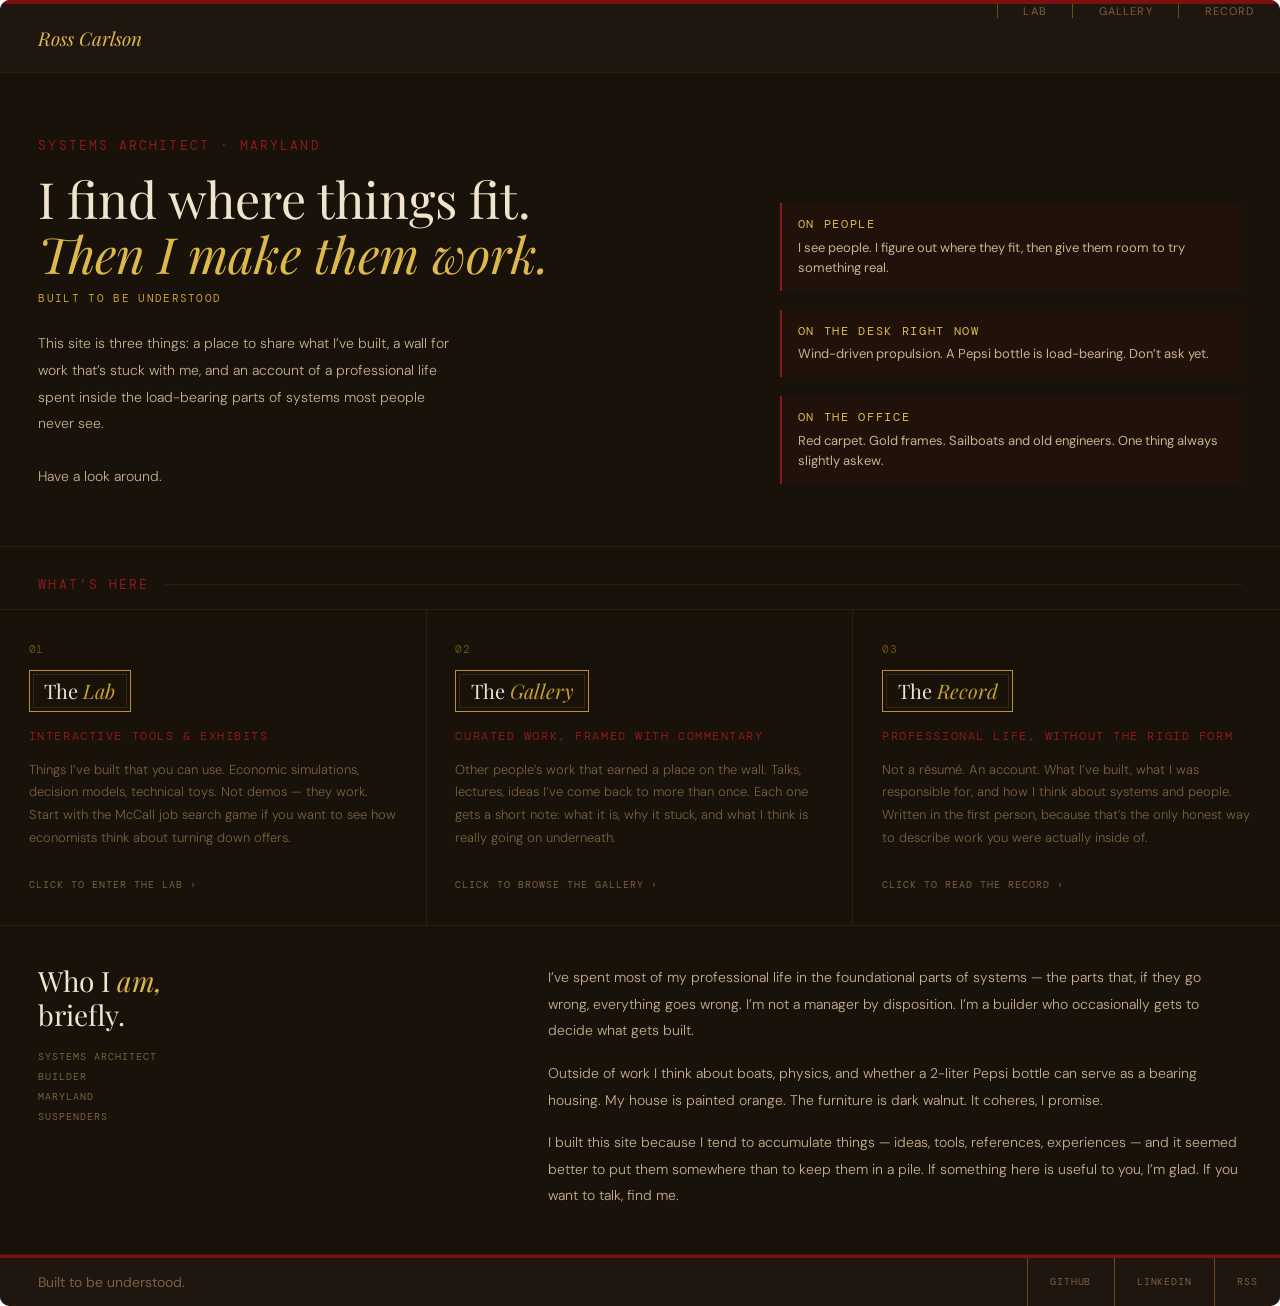
==== index.html @ 4ef13811 "worked on accessibility for poorly sighted and fat fingered (me)" ====
<!DOCTYPE html>
<html lang="en">
<head>
<meta charset="UTF-8">
<meta name="viewport" content="width=device-width, initial-scale=1.0">
<title>Ross Carlson</title>
<style>
  @import url('https://fonts.googleapis.com/css2?family=Playfair+Display:ital,wght@0,400;0,500;1,400&family=DM+Mono:ital,wght@0,400;0,500&family=DM+Sans:wght@300;400;500&display=swap');

  * { box-sizing: border-box; margin: 0; padding: 0; }

  :root {
    --bg:      #18120a;
    --bg2:     #201610;
    --bg3:     #271c10;
    --grain:   #2e2010;
    --carpet:  #7a1010;
    --carpet2: #8b1a1a;
    --gold:    #c8a030;
    --gold-d:  #6a5010;
    --gold-lt: #ddb84a;
    --cream:   #f0e4cc;
    --cream2:  #c8b090;
    --cream3:  #7a6040;
    --frame:   #b89040;
  }

  .site { background: var(--bg); font-family: 'DM Sans', sans-serif; color: var(--cream); border-radius: 10px; overflow: hidden; }

  .carpet-stripe { height: 4px; background: var(--carpet); }

  nav {
    display: flex; align-items: stretch; justify-content: space-between;
    padding-left: 2.4rem; border-bottom: 1px solid var(--grain); background: var(--bg2);
  }
  .nav-logo { font-family: 'Playfair Display', serif; font-style: italic; font-size: 19px; color: var(--gold-lt); display: flex; align-items: center; padding: 1.3rem 0; }
  .nav-links { display: flex; gap: 0; list-style: none; }
  .nav-links a { font-size: 11px; color: var(--cream3); text-decoration: none; letter-spacing: 0.1em; text-transform: uppercase; transition: color 0.15s, background 0.15s; display: flex; align-items: center; padding: 0 1.6rem; border-left: 1px solid var(--gold-d); }
  .nav-links a:hover { color: var(--gold-lt); background: rgba(184,144,64,0.07); }

  .hero {
    padding: 4rem 2.4rem 3.5rem;
    border-bottom: 1px solid var(--grain);
    display: grid;
    grid-template-columns: 3fr 2fr;
    gap: 3rem;
    align-items: end;
  }

  .hero-eyebrow {
    font-family: 'DM Mono', monospace;
    font-size: 13px; letter-spacing: 0.16em; text-transform: uppercase;
    color: var(--carpet2); margin-bottom: 1.1rem;
  }

  .hero-name {
    font-family: 'Playfair Display', serif;
    font-size: 50px; font-weight: 400; line-height: 1.1;
    color: var(--cream); margin-bottom: 0.6rem;
  }
  .hero-tagline {
    font-family: 'DM Mono', monospace;
    font-size: 11px;
    letter-spacing: 0.12em;
    text-transform: uppercase;
    color: var(--gold);
    margin-bottom: 1.6rem;
  }
  .hero-name em { font-style: italic; color: var(--gold-lt); }

  .hero-bio {
    font-size: 14px; color: var(--cream2); line-height: 1.9;
    font-weight: 300; max-width: 420px;
  }

  .hero-aside { padding-bottom: 6px; }

  .aside-note {
    border-left: 2px solid var(--carpet2);
    padding: 0.8rem 1rem;
    margin-bottom: 1.2rem;
    background: rgba(139,26,26,0.07);
  }
  .aside-note:last-child { margin-bottom: 0; }

  .aside-label {
    font-family: 'DM Mono', monospace;
    font-size: 12px; letter-spacing: 0.14em; text-transform: uppercase;
    color: var(--gold-lt); margin-bottom: 0.35rem;
  }

  .aside-val {
    font-family: 'DM Sans', sans-serif;
    font-size: 13px; color: var(--cream2); line-height: 1.55;
  }

  .divider {
    display: flex; align-items: center; gap: 1rem;
    padding: 1.8rem 2.4rem 1rem;
  }
  .divider-label {
    font-family: 'DM Mono', monospace; font-size: 13px;
    letter-spacing: 0.16em; text-transform: uppercase;
    color: var(--carpet2); white-space: nowrap;
  }
  .divider-rule { flex: 1; height: 1px; background: var(--grain); }

  .sections-grid {
    display: grid;
    grid-template-columns: repeat(3, 1fr);
    border-top: 1px solid var(--grain);
    border-bottom: 1px solid var(--grain);
  }

  .section-card-link { display: block; text-decoration: none; color: inherit; border-right: 1px solid var(--grain); transition: background 0.18s, border-color 0.18s; }
  .section-card-link:last-child { border-right: none; }
  .section-card-link:hover { background: rgba(255,255,255,0.04); }
  .section-card-link:hover .sc-frame { border-color: var(--gold-lt); }
  .section-card-link:hover .sc-title { color: var(--gold-lt); }

  .section-card {
    padding: 2rem 1.8rem 2rem;
  }

  .sc-number {
    font-family: 'DM Mono', monospace;
    font-size: 11px; color: var(--gold-d);
    margin-bottom: 0.9rem; letter-spacing: 0.06em;
  }

  .sc-frame {
    display: inline-block;
    border: 1px solid var(--frame);
    padding: 0.5rem 0.9rem;
    margin-bottom: 1rem;
    position: relative;
  }
  .sc-frame::before {
    content: ''; position: absolute; inset: 3px;
    border: 1px solid rgba(184,144,64,0.18); pointer-events: none;
  }

  .sc-title {
    font-family: 'Playfair Display', serif;
    font-size: 20px; font-weight: 400;
    color: var(--cream); line-height: 1.2;
  }
  .sc-title em { font-style: italic; color: var(--gold); }

  .sc-subtitle {
    font-family: 'DM Mono', monospace;
    font-size: 12px; letter-spacing: 0.13em; text-transform: uppercase;
    color: var(--carpet2); margin-bottom: 0.9rem;
  }

  .sc-desc {
    font-size: 13px; color: var(--cream3); line-height: 1.75;
    font-weight: 300; margin-bottom: 1.4rem;
  }

  .sc-link {
    font-family: 'DM Mono', monospace;
    font-size: 10px; letter-spacing: 0.1em; text-transform: uppercase;
    color: var(--cream3);
  }

  .who-strip {
    padding: 2.4rem 2.4rem 2.8rem;
    display: grid;
    grid-template-columns: 2fr 3fr;
    gap: 3rem;
    border-bottom: 1px solid var(--grain);
    align-items: start;
  }

  .who-heading {
    font-family: 'Playfair Display', serif;
    font-size: 28px; font-weight: 400;
    color: var(--cream); line-height: 1.2;
    margin-bottom: 1rem;
  }
  .who-heading em { font-style: italic; color: var(--gold-lt); }

  .who-meta {
    font-family: 'DM Mono', monospace;
    font-size: 10px; letter-spacing: 0.1em; text-transform: uppercase;
    color: var(--cream3); line-height: 2;
  }

  .who-right {
    font-size: 14px; color: var(--cream2); line-height: 1.9; font-weight: 300;
  }

  .who-right p + p { margin-top: 1rem; }

  footer {
    background: var(--bg2);
    border-top: 3px solid var(--carpet);
    padding-left: 2.4rem;
    display: flex; align-items: stretch; justify-content: space-between;
  }
  .footer-sig { font-family: 'DM Sans', sans-serif; font-size: 14px; color: var(--cream3); display: flex; align-items: center; }
  .footer-links { display: flex; gap: 0; list-style: none; }
  .footer-links a { font-family: 'DM Mono', monospace; font-size: 10px; letter-spacing: 0.08em; text-transform: uppercase; color: var(--cream3); text-decoration: none; display: flex; align-items: center; padding: 1.1rem 1.4rem; border-left: 1px solid var(--gold-d); transition: color 0.15s, background 0.15s; }
  .footer-links a:hover { color: var(--gold-lt); background: rgba(184,144,64,0.07); }
</style>
</head>
<body>

<div class="site">
  <div class="carpet-stripe"></div>

  <nav>
    <span class="nav-logo">Ross Carlson</span>
    <ul class="nav-links">
      <li><a href="lab.html">Lab</a></li>
      <li><a href="gallery.html">Gallery</a></li>
      <li><a href="record.html">Record</a></li>
    </ul>
  </nav>

  <div class="hero">
    <div class="hero-left">
      <div class="hero-eyebrow">Systems architect · Maryland</div>
      <div class="hero-name">
        I find where things fit.<br><em>Then I make them work.</em>
      </div>
      <div class="hero-tagline">Built to be understood</div>
      <div class="hero-bio">
        This site is three things: a place to share what I’ve built, a wall for work that’s stuck with me, and an account of a professional life spent inside the load-bearing parts of systems most people never see.
        <br><br>
        Have a look around.
      </div>
    </div>
    <div class="hero-aside">
      <div class="aside-note">
        <div class="aside-label">On people</div>
        <div class="aside-val">I see people. I figure out where they fit, then give them room to try something real.</div>
      </div>
      <div class="aside-note">
        <div class="aside-label">On the desk right now</div>
        <div class="aside-val">Wind-driven propulsion. A Pepsi bottle is load-bearing. Don’t ask yet.</div>
      </div>
      <div class="aside-note">
        <div class="aside-label">On the office</div>
        <div class="aside-val">Red carpet. Gold frames. Sailboats and old engineers. One thing always slightly askew.</div>
      </div>
    </div>
  </div>

  <div class="divider">
    <span class="divider-label">What’s here</span>
    <div class="divider-rule"></div>
  </div>

  <div class="sections-grid">

    <a class="section-card-link" href="lab.html">
      <div class="section-card">
        <div class="sc-number">01</div>
        <div class="sc-frame">
          <div class="sc-title">The <em>Lab</em></div>
        </div>
        <div class="sc-subtitle">Interactive tools & exhibits</div>
        <div class="sc-desc">
          Things I’ve built that you can use. Economic simulations, decision models, technical toys. Not demos — they work. Start with the McCall job search game if you want to see how economists think about turning down offers.
        </div>
        <span class="sc-link">Click to enter the lab ›</span>
      </div>
    </a>

    <a class="section-card-link" href="gallery.html">
      <div class="section-card">
        <div class="sc-number">02</div>
        <div class="sc-frame">
          <div class="sc-title">The <em>Gallery</em></div>
        </div>
        <div class="sc-subtitle">Curated work, framed with commentary</div>
        <div class="sc-desc">
          Other people’s work that earned a place on the wall. Talks, lectures, ideas I’ve come back to more than once. Each one gets a short note: what it is, why it stuck, and what I think is really going on underneath.
        </div>
        <span class="sc-link">Click to browse the gallery ›</span>
      </div>
    </a>

    <a class="section-card-link" href="record.html">
      <div class="section-card">
        <div class="sc-number">03</div>
        <div class="sc-frame">
          <div class="sc-title">The <em>Record</em></div>
        </div>
        <div class="sc-subtitle">Professional life, without the rigid form</div>
        <div class="sc-desc">
          Not a résumé. An account. What I’ve built, what I was responsible for, and how I think about systems and people. Written in the first person, because that’s the only honest way to describe work you were actually inside of.
        </div>
        <span class="sc-link">Click to read the record ›</span>
      </div>
    </a>

  </div>

  <div class="who-strip">
    <div class="who-left">
      <div class="who-heading">Who I <em>am,</em><br>briefly.</div>
      <div class="who-meta">
        Systems architect<br>
        Builder<br>
        Maryland<br>
        Suspenders<br>
      </div>
    </div>
    <div class="who-right">
      <p>I’ve spent most of my professional life in the foundational parts of systems — the parts that, if they go wrong, everything goes wrong. I’m not a manager by disposition. I’m a builder who occasionally gets to decide what gets built.</p>
      <p>Outside of work I think about boats, physics, and whether a 2-liter Pepsi bottle can serve as a bearing housing. My house is painted orange. The furniture is dark walnut. It coheres, I promise.</p>
      <p>I built this site because I tend to accumulate things — ideas, tools, references, experiences — and it seemed better to put them somewhere than to keep them in a pile. If something here is useful to you, I’m glad. If you want to talk, find me.</p>
    </div>
  </div>

  <footer>
    <span class="footer-sig">Built to be understood.</span>
    <ul class="footer-links">
      <li><a href="https://github.com/FunRoss7/">GitHub</a></li>
      <li><a href="https://www.linkedin.com/in/ross-carlson-bsaae/">LinkedIn</a></li>
      <li><a href="#">RSS</a></li>
    </ul>
  </footer>
</div>

</body>
</html>
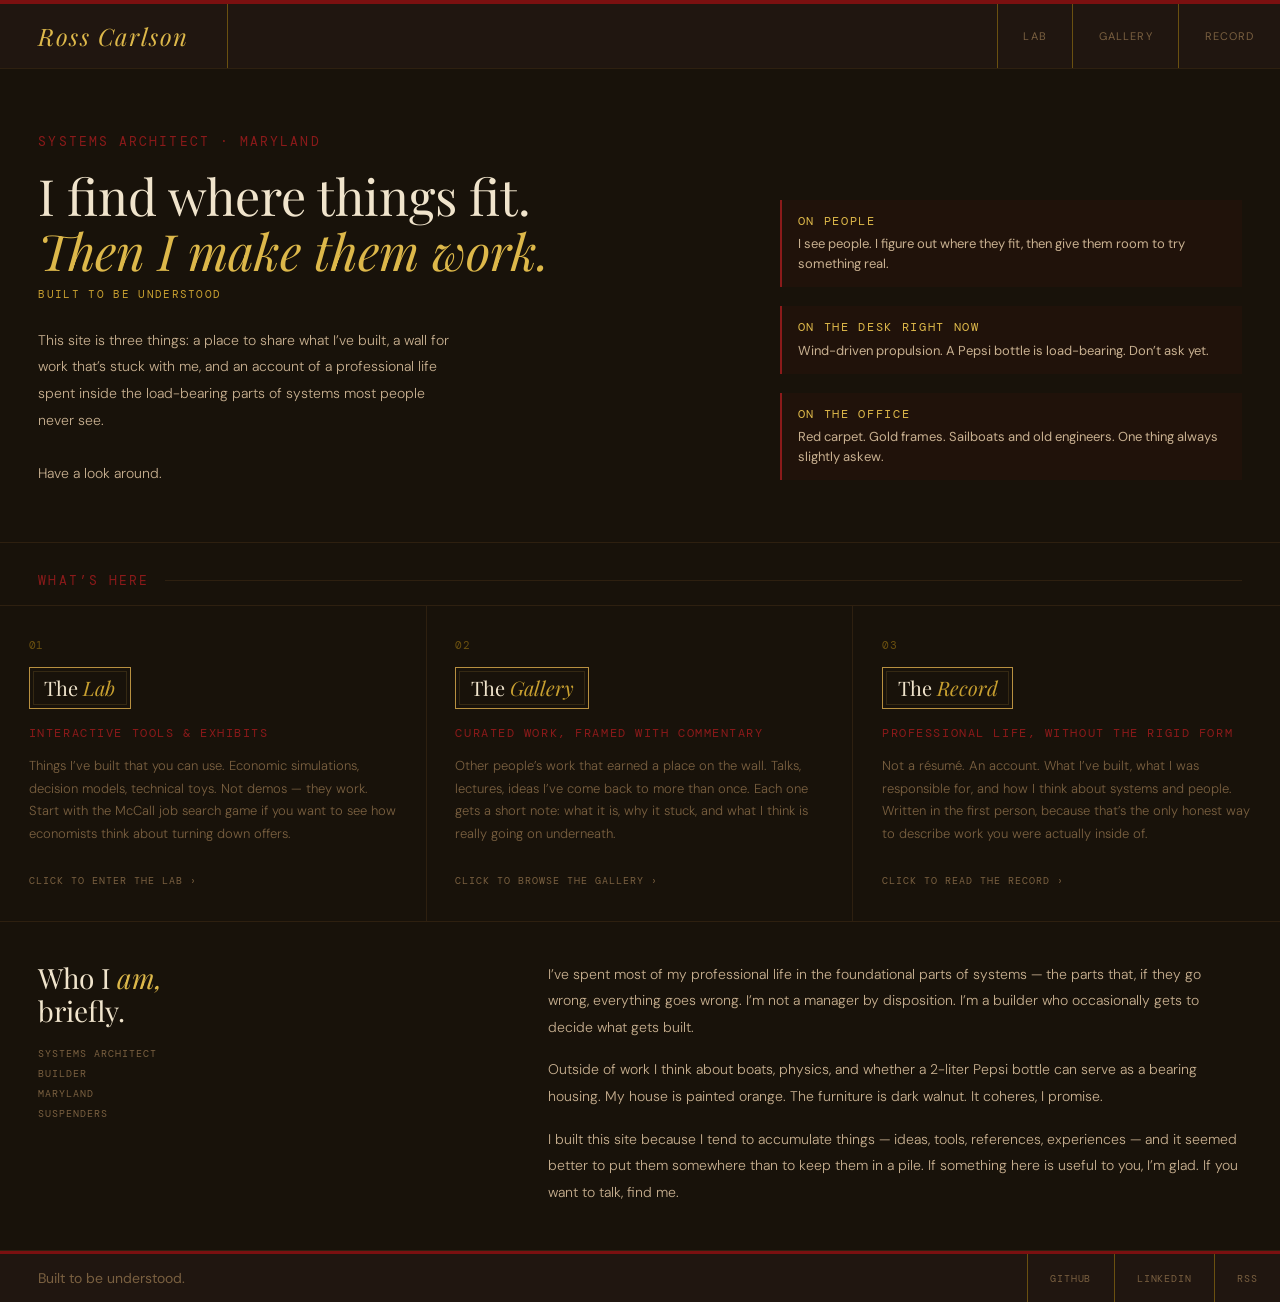
==== commit 0aaea762: "finialized banner links" ====
--- a/index.html
+++ b/index.html
@@ -25,16 +25,18 @@
     --frame:   #b89040;
   }
 
-  .site { background: var(--bg); font-family: 'DM Sans', sans-serif; color: var(--cream); border-radius: 10px; overflow: hidden; }
+  .site { background: var(--bg); font-family: 'DM Sans', sans-serif; color: var(--cream); }
 
   .carpet-stripe { height: 4px; background: var(--carpet); }
 
   nav {
     display: flex; align-items: stretch; justify-content: space-between;
-    padding-left: 2.4rem; border-bottom: 1px solid var(--grain); background: var(--bg2);
-  }
-  .nav-logo { font-family: 'Playfair Display', serif; font-style: italic; font-size: 19px; color: var(--gold-lt); display: flex; align-items: center; padding: 1.3rem 0; }
-  .nav-links { display: flex; gap: 0; list-style: none; }
+    padding-left: 0; border-bottom: 1px solid var(--grain); background: var(--bg2);
+  }
+  .nav-logo { font-family: 'Playfair Display', serif; font-style: italic; font-size: 24px; letter-spacing: 0.06em; color: var(--gold-lt); display: flex; align-items: center; padding: 0 2.4rem; text-decoration: none; border-right: 1px solid var(--gold-d); transition: color 0.15s, background 0.15s; min-height: 4rem; }
+  .nav-logo:hover { color: var(--cream); background: rgba(184,144,64,0.07); }
+  .nav-links { display: flex; gap: 0; list-style: none; align-self: stretch; align-items: stretch; }
+  .nav-links li { display: flex; }
   .nav-links a { font-size: 11px; color: var(--cream3); text-decoration: none; letter-spacing: 0.1em; text-transform: uppercase; transition: color 0.15s, background 0.15s; display: flex; align-items: center; padding: 0 1.6rem; border-left: 1px solid var(--gold-d); }
   .nav-links a:hover { color: var(--gold-lt); background: rgba(184,144,64,0.07); }
 
@@ -200,7 +202,8 @@
     display: flex; align-items: stretch; justify-content: space-between;
   }
   .footer-sig { font-family: 'DM Sans', sans-serif; font-size: 14px; color: var(--cream3); display: flex; align-items: center; }
-  .footer-links { display: flex; gap: 0; list-style: none; }
+  .footer-links { display: flex; gap: 0; list-style: none; align-self: stretch; align-items: stretch; }
+  .footer-links li { display: flex; }
   .footer-links a { font-family: 'DM Mono', monospace; font-size: 10px; letter-spacing: 0.08em; text-transform: uppercase; color: var(--cream3); text-decoration: none; display: flex; align-items: center; padding: 1.1rem 1.4rem; border-left: 1px solid var(--gold-d); transition: color 0.15s, background 0.15s; }
   .footer-links a:hover { color: var(--gold-lt); background: rgba(184,144,64,0.07); }
 </style>
@@ -211,7 +214,7 @@
   <div class="carpet-stripe"></div>
 
   <nav>
-    <span class="nav-logo">Ross Carlson</span>
+    <a class="nav-logo" href="index.html">Ross Carlson</a>
     <ul class="nav-links">
       <li><a href="lab.html">Lab</a></li>
       <li><a href="gallery.html">Gallery</a></li>
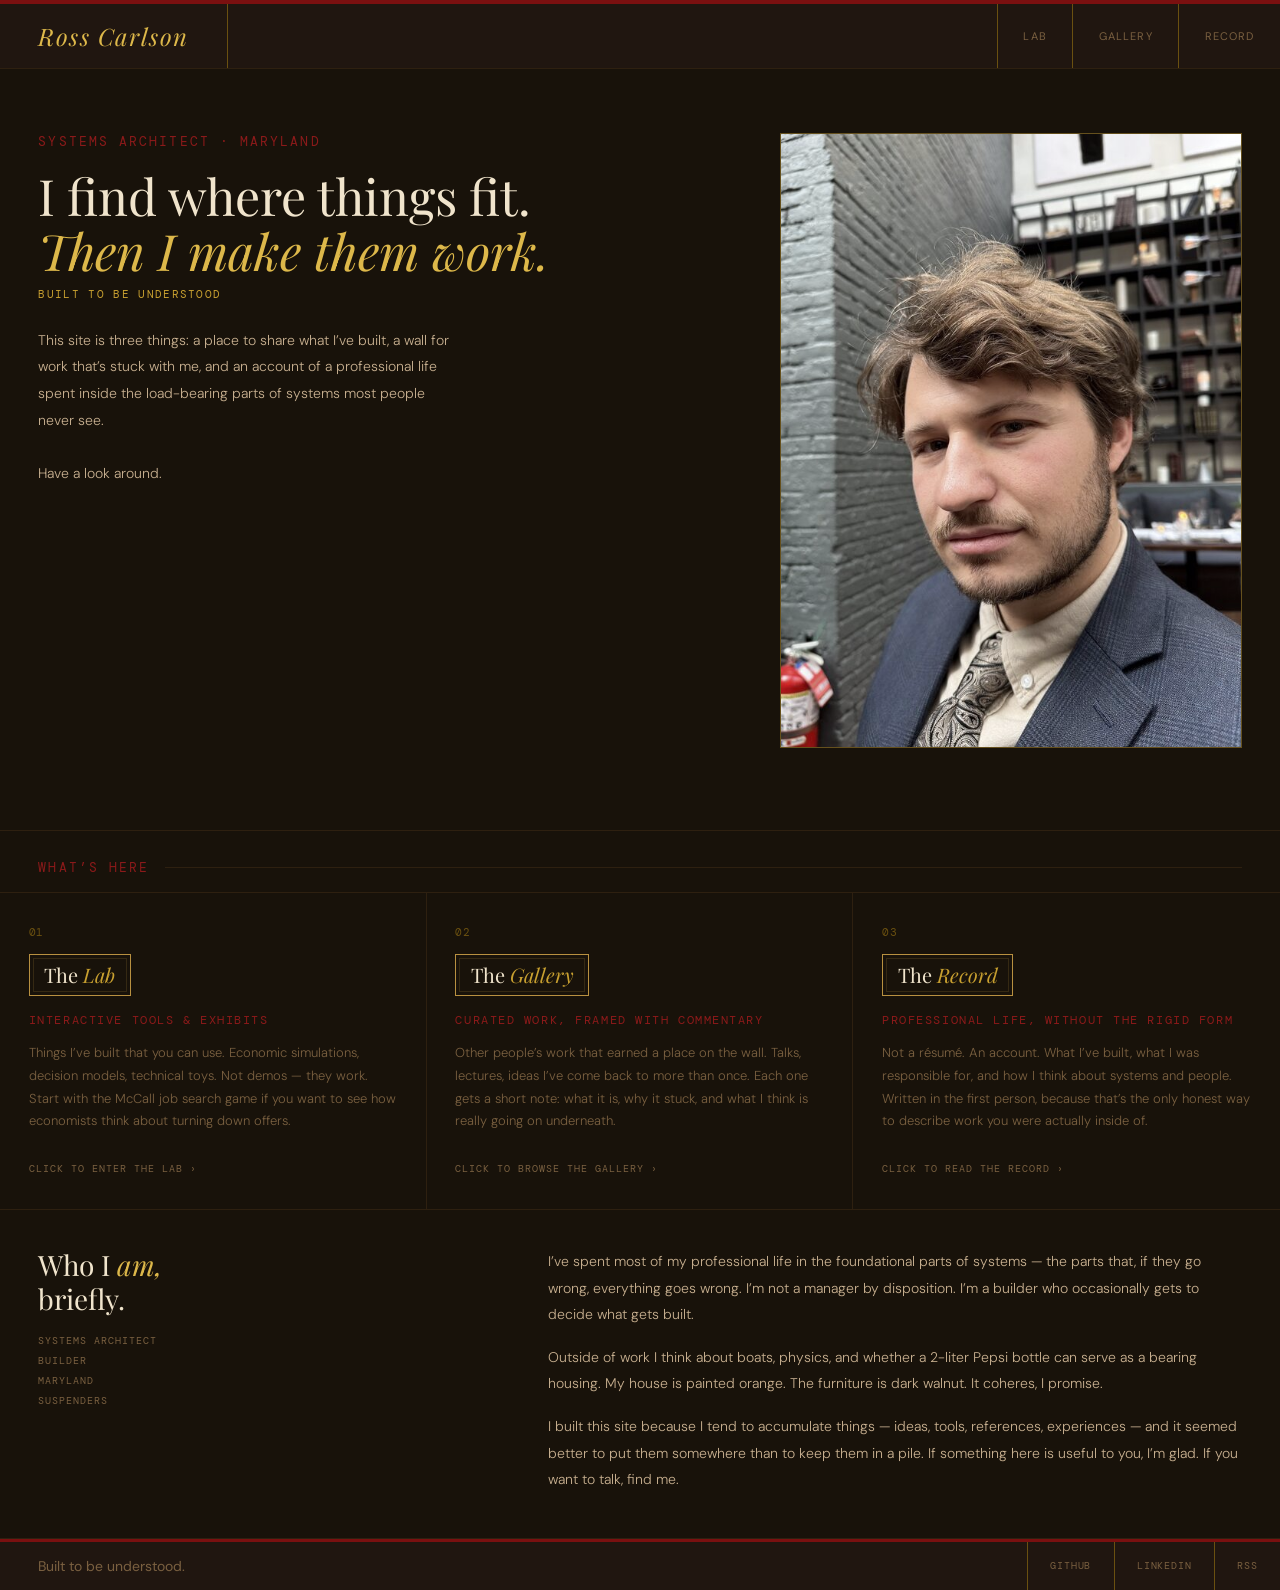
==== commit d88760d3: "better_mobile_screen_support" ====
--- a/index.html
+++ b/index.html
@@ -4,209 +4,8 @@
 <meta charset="UTF-8">
 <meta name="viewport" content="width=device-width, initial-scale=1.0">
 <title>Ross Carlson</title>
-<style>
-  @import url('https://fonts.googleapis.com/css2?family=Playfair+Display:ital,wght@0,400;0,500;1,400&family=DM+Mono:ital,wght@0,400;0,500&family=DM+Sans:wght@300;400;500&display=swap');
-
-  * { box-sizing: border-box; margin: 0; padding: 0; }
-
-  :root {
-    --bg:      #18120a;
-    --bg2:     #201610;
-    --bg3:     #271c10;
-    --grain:   #2e2010;
-    --carpet:  #7a1010;
-    --carpet2: #8b1a1a;
-    --gold:    #c8a030;
-    --gold-d:  #6a5010;
-    --gold-lt: #ddb84a;
-    --cream:   #f0e4cc;
-    --cream2:  #c8b090;
-    --cream3:  #7a6040;
-    --frame:   #b89040;
-  }
-
-  .site { background: var(--bg); font-family: 'DM Sans', sans-serif; color: var(--cream); }
-
-  .carpet-stripe { height: 4px; background: var(--carpet); }
-
-  nav {
-    display: flex; align-items: stretch; justify-content: space-between;
-    padding-left: 0; border-bottom: 1px solid var(--grain); background: var(--bg2);
-  }
-  .nav-logo { font-family: 'Playfair Display', serif; font-style: italic; font-size: 24px; letter-spacing: 0.06em; color: var(--gold-lt); display: flex; align-items: center; padding: 0 2.4rem; text-decoration: none; border-right: 1px solid var(--gold-d); transition: color 0.15s, background 0.15s; min-height: 4rem; }
-  .nav-logo:hover { color: var(--cream); background: rgba(184,144,64,0.07); }
-  .nav-links { display: flex; gap: 0; list-style: none; align-self: stretch; align-items: stretch; }
-  .nav-links li { display: flex; }
-  .nav-links a { font-size: 11px; color: var(--cream3); text-decoration: none; letter-spacing: 0.1em; text-transform: uppercase; transition: color 0.15s, background 0.15s; display: flex; align-items: center; padding: 0 1.6rem; border-left: 1px solid var(--gold-d); }
-  .nav-links a:hover { color: var(--gold-lt); background: rgba(184,144,64,0.07); }
-
-  .hero {
-    padding: 4rem 2.4rem 3.5rem;
-    border-bottom: 1px solid var(--grain);
-    display: grid;
-    grid-template-columns: 3fr 2fr;
-    gap: 3rem;
-    align-items: end;
-  }
-
-  .hero-eyebrow {
-    font-family: 'DM Mono', monospace;
-    font-size: 13px; letter-spacing: 0.16em; text-transform: uppercase;
-    color: var(--carpet2); margin-bottom: 1.1rem;
-  }
-
-  .hero-name {
-    font-family: 'Playfair Display', serif;
-    font-size: 50px; font-weight: 400; line-height: 1.1;
-    color: var(--cream); margin-bottom: 0.6rem;
-  }
-  .hero-tagline {
-    font-family: 'DM Mono', monospace;
-    font-size: 11px;
-    letter-spacing: 0.12em;
-    text-transform: uppercase;
-    color: var(--gold);
-    margin-bottom: 1.6rem;
-  }
-  .hero-name em { font-style: italic; color: var(--gold-lt); }
-
-  .hero-bio {
-    font-size: 14px; color: var(--cream2); line-height: 1.9;
-    font-weight: 300; max-width: 420px;
-  }
-
-  .hero-aside { padding-bottom: 6px; }
-
-  .aside-note {
-    border-left: 2px solid var(--carpet2);
-    padding: 0.8rem 1rem;
-    margin-bottom: 1.2rem;
-    background: rgba(139,26,26,0.07);
-  }
-  .aside-note:last-child { margin-bottom: 0; }
-
-  .aside-label {
-    font-family: 'DM Mono', monospace;
-    font-size: 12px; letter-spacing: 0.14em; text-transform: uppercase;
-    color: var(--gold-lt); margin-bottom: 0.35rem;
-  }
-
-  .aside-val {
-    font-family: 'DM Sans', sans-serif;
-    font-size: 13px; color: var(--cream2); line-height: 1.55;
-  }
-
-  .divider {
-    display: flex; align-items: center; gap: 1rem;
-    padding: 1.8rem 2.4rem 1rem;
-  }
-  .divider-label {
-    font-family: 'DM Mono', monospace; font-size: 13px;
-    letter-spacing: 0.16em; text-transform: uppercase;
-    color: var(--carpet2); white-space: nowrap;
-  }
-  .divider-rule { flex: 1; height: 1px; background: var(--grain); }
-
-  .sections-grid {
-    display: grid;
-    grid-template-columns: repeat(3, 1fr);
-    border-top: 1px solid var(--grain);
-    border-bottom: 1px solid var(--grain);
-  }
-
-  .section-card-link { display: block; text-decoration: none; color: inherit; border-right: 1px solid var(--grain); transition: background 0.18s, border-color 0.18s; }
-  .section-card-link:last-child { border-right: none; }
-  .section-card-link:hover { background: rgba(255,255,255,0.04); }
-  .section-card-link:hover .sc-frame { border-color: var(--gold-lt); }
-  .section-card-link:hover .sc-title { color: var(--gold-lt); }
-
-  .section-card {
-    padding: 2rem 1.8rem 2rem;
-  }
-
-  .sc-number {
-    font-family: 'DM Mono', monospace;
-    font-size: 11px; color: var(--gold-d);
-    margin-bottom: 0.9rem; letter-spacing: 0.06em;
-  }
-
-  .sc-frame {
-    display: inline-block;
-    border: 1px solid var(--frame);
-    padding: 0.5rem 0.9rem;
-    margin-bottom: 1rem;
-    position: relative;
-  }
-  .sc-frame::before {
-    content: ''; position: absolute; inset: 3px;
-    border: 1px solid rgba(184,144,64,0.18); pointer-events: none;
-  }
-
-  .sc-title {
-    font-family: 'Playfair Display', serif;
-    font-size: 20px; font-weight: 400;
-    color: var(--cream); line-height: 1.2;
-  }
-  .sc-title em { font-style: italic; color: var(--gold); }
-
-  .sc-subtitle {
-    font-family: 'DM Mono', monospace;
-    font-size: 12px; letter-spacing: 0.13em; text-transform: uppercase;
-    color: var(--carpet2); margin-bottom: 0.9rem;
-  }
-
-  .sc-desc {
-    font-size: 13px; color: var(--cream3); line-height: 1.75;
-    font-weight: 300; margin-bottom: 1.4rem;
-  }
-
-  .sc-link {
-    font-family: 'DM Mono', monospace;
-    font-size: 10px; letter-spacing: 0.1em; text-transform: uppercase;
-    color: var(--cream3);
-  }
-
-  .who-strip {
-    padding: 2.4rem 2.4rem 2.8rem;
-    display: grid;
-    grid-template-columns: 2fr 3fr;
-    gap: 3rem;
-    border-bottom: 1px solid var(--grain);
-    align-items: start;
-  }
-
-  .who-heading {
-    font-family: 'Playfair Display', serif;
-    font-size: 28px; font-weight: 400;
-    color: var(--cream); line-height: 1.2;
-    margin-bottom: 1rem;
-  }
-  .who-heading em { font-style: italic; color: var(--gold-lt); }
-
-  .who-meta {
-    font-family: 'DM Mono', monospace;
-    font-size: 10px; letter-spacing: 0.1em; text-transform: uppercase;
-    color: var(--cream3); line-height: 2;
-  }
-
-  .who-right {
-    font-size: 14px; color: var(--cream2); line-height: 1.9; font-weight: 300;
-  }
-
-  .who-right p + p { margin-top: 1rem; }
-
-  footer {
-    background: var(--bg2);
-    border-top: 3px solid var(--carpet);
-    padding-left: 2.4rem;
-    display: flex; align-items: stretch; justify-content: space-between;
-  }
-  .footer-sig { font-family: 'DM Sans', sans-serif; font-size: 14px; color: var(--cream3); display: flex; align-items: center; }
-  .footer-links { display: flex; gap: 0; list-style: none; align-self: stretch; align-items: stretch; }
-  .footer-links li { display: flex; }
-  .footer-links a { font-family: 'DM Mono', monospace; font-size: 10px; letter-spacing: 0.08em; text-transform: uppercase; color: var(--cream3); text-decoration: none; display: flex; align-items: center; padding: 1.1rem 1.4rem; border-left: 1px solid var(--gold-d); transition: color 0.15s, background 0.15s; }
-  .footer-links a:hover { color: var(--gold-lt); background: rgba(184,144,64,0.07); }
-</style>
+<link rel="icon" href="favicon.png">
+<link rel="stylesheet" href="assets/styles.css">
 </head>
 <body>
 
@@ -216,9 +15,9 @@
   <nav>
     <a class="nav-logo" href="index.html">Ross Carlson</a>
     <ul class="nav-links">
-      <li><a href="lab.html">Lab</a></li>
-      <li><a href="gallery.html">Gallery</a></li>
-      <li><a href="record.html">Record</a></li>
+      <li><a href="lab/index.html">Lab</a></li>
+      <li><a href="gallery/index.html">Gallery</a></li>
+      <li><a href="record/index.html">Record</a></li>
     </ul>
   </nav>
 
@@ -236,18 +35,7 @@
       </div>
     </div>
     <div class="hero-aside">
-      <div class="aside-note">
-        <div class="aside-label">On people</div>
-        <div class="aside-val">I see people. I figure out where they fit, then give them room to try something real.</div>
-      </div>
-      <div class="aside-note">
-        <div class="aside-label">On the desk right now</div>
-        <div class="aside-val">Wind-driven propulsion. A Pepsi bottle is load-bearing. Don’t ask yet.</div>
-      </div>
-      <div class="aside-note">
-        <div class="aside-label">On the office</div>
-        <div class="aside-val">Red carpet. Gold frames. Sailboats and old engineers. One thing always slightly askew.</div>
-      </div>
+      <img src="assets/ross.jpg" alt="Ross Carlson" class="hero-photo">
     </div>
   </div>
 
@@ -258,7 +46,7 @@
 
   <div class="sections-grid">
 
-    <a class="section-card-link" href="lab.html">
+    <a class="section-card-link" href="lab/index.html">
       <div class="section-card">
         <div class="sc-number">01</div>
         <div class="sc-frame">
@@ -272,7 +60,7 @@
       </div>
     </a>
 
-    <a class="section-card-link" href="gallery.html">
+    <a class="section-card-link" href="gallery/index.html">
       <div class="section-card">
         <div class="sc-number">02</div>
         <div class="sc-frame">
@@ -286,7 +74,7 @@
       </div>
     </a>
 
-    <a class="section-card-link" href="record.html">
+    <a class="section-card-link" href="record/index.html">
       <div class="section-card">
         <div class="sc-number">03</div>
         <div class="sc-frame">
--- a/assets/styles.css
+++ b/assets/styles.css
@@ -0,0 +1,239 @@
+@import url('https://fonts.googleapis.com/css2?family=Playfair+Display:ital,wght@0,400;0,500;1,400&family=DM+Mono:ital,wght@0,400;0,500&family=DM+Sans:wght@300;400;500&display=swap');
+
+* { box-sizing: border-box; margin: 0; padding: 0; min-width: 0; }
+
+html, body { overflow-x: hidden; }
+
+:root {
+  --bg:      #18120a;
+  --bg2:     #201610;
+  --bg3:     #271c10;
+  --grain:   #2e2010;
+  --carpet:  #7a1010;
+  --carpet2: #8b1a1a;
+  --gold:    #c8a030;
+  --gold-d:  #6a5010;
+  --gold-lt: #ddb84a;
+  --cream:   #f0e4cc;
+  --cream2:  #c8b090;
+  --cream3:  #7a6040;
+  --frame:   #b89040;
+}
+
+.site { background: var(--bg); font-family: 'DM Sans', sans-serif; color: var(--cream); }
+
+.carpet-stripe { height: 4px; background: var(--carpet); }
+
+nav {
+  display: flex; align-items: stretch; justify-content: space-between;
+  padding-left: 0; border-bottom: 1px solid var(--grain); background: var(--bg2);
+}
+.nav-logo { font-family: 'Playfair Display', serif; font-style: italic; font-size: 24px; letter-spacing: 0.06em; color: var(--gold-lt); display: flex; align-items: center; padding: 0 2.4rem; text-decoration: none; border-right: 1px solid var(--gold-d); transition: color 0.15s, background 0.15s; min-height: 4rem; }
+.nav-logo:hover { color: var(--cream); background: rgba(184,144,64,0.07); }
+.nav-links { display: flex; gap: 0; list-style: none; align-self: stretch; align-items: stretch; }
+.nav-links li { display: flex; }
+.nav-links a { font-size: 11px; color: var(--cream3); text-decoration: none; letter-spacing: 0.1em; text-transform: uppercase; transition: color 0.15s, background 0.15s; display: flex; align-items: center; padding: 0 1.6rem; border-left: 1px solid var(--gold-d); }
+.nav-links a:hover { color: var(--gold-lt); background: rgba(184,144,64,0.07); }
+
+.hero {
+  padding: 4rem 2.4rem 3.5rem;
+  border-bottom: 1px solid var(--grain);
+  display: grid;
+  grid-template-columns: 3fr 2fr;
+  gap: 3rem;
+  align-items: start;
+}
+
+.hero-eyebrow {
+  font-family: 'DM Mono', monospace;
+  font-size: 13px; letter-spacing: 0.16em; text-transform: uppercase;
+  color: var(--carpet2); margin-bottom: 1.1rem;
+}
+
+.hero-name {
+  font-family: 'Playfair Display', serif;
+  font-size: 50px; font-weight: 400; line-height: 1.1;
+  color: var(--cream); margin-bottom: 0.6rem;
+}
+.hero-tagline {
+  font-family: 'DM Mono', monospace;
+  font-size: 11px;
+  letter-spacing: 0.12em;
+  text-transform: uppercase;
+  color: var(--gold);
+  margin-bottom: 1.6rem;
+}
+.hero-name em { font-style: italic; color: var(--gold-lt); }
+
+.hero-bio {
+  font-size: 14px; color: var(--cream2); line-height: 1.9;
+  font-weight: 300; max-width: 420px;
+}
+
+.hero-aside { padding-bottom: 6px; }
+
+.hero-photo {
+  width: 100%;
+  display: block;
+  margin-bottom: 1.2rem;
+  border: 1px solid var(--gold-d);
+  filter: grayscale(20%);
+}
+
+.aside-note {
+  border-left: 2px solid var(--carpet2);
+  padding: 0.8rem 1rem;
+  margin-bottom: 1.2rem;
+  background: rgba(139,26,26,0.07);
+}
+.aside-note:last-child { margin-bottom: 0; }
+
+.aside-label {
+  font-family: 'DM Mono', monospace;
+  font-size: 12px; letter-spacing: 0.14em; text-transform: uppercase;
+  color: var(--gold-lt); margin-bottom: 0.35rem;
+}
+
+.aside-val {
+  font-family: 'DM Sans', sans-serif;
+  font-size: 13px; color: var(--cream2); line-height: 1.55;
+}
+
+.divider {
+  display: flex; align-items: center; gap: 1rem;
+  padding: 1.8rem 2.4rem 1rem;
+}
+.divider-label {
+  font-family: 'DM Mono', monospace; font-size: 13px;
+  letter-spacing: 0.16em; text-transform: uppercase;
+  color: var(--carpet2); white-space: nowrap;
+}
+.divider-rule { flex: 1; height: 1px; background: var(--grain); }
+
+.sections-grid {
+  display: grid;
+  grid-template-columns: repeat(3, 1fr);
+  border-top: 1px solid var(--grain);
+}
+
+.sections-grid > * { border-right: 1px solid var(--grain); border-bottom: 1px solid var(--grain); }
+.sections-grid > *:last-child { border-right: none; }
+.section-card--blank { min-height: 160px; }
+
+.section-card-link { display: block; text-decoration: none; color: inherit; transition: background 0.18s, border-color 0.18s; }
+.section-card-link:hover { background: rgba(255,255,255,0.04); }
+.section-card-link:hover .sc-frame { border-color: var(--gold-lt); }
+.section-card-link:hover .sc-title { color: var(--gold-lt); }
+
+.section-card {
+  padding: 2rem 1.8rem 2rem;
+}
+
+.sc-number {
+  font-family: 'DM Mono', monospace;
+  font-size: 11px; color: var(--gold-d);
+  margin-bottom: 0.9rem; letter-spacing: 0.06em;
+}
+
+.sc-frame {
+  display: inline-block;
+  border: 1px solid var(--frame);
+  padding: 0.5rem 0.9rem;
+  margin-bottom: 1rem;
+  position: relative;
+}
+.sc-frame::before {
+  content: ''; position: absolute; inset: 3px;
+  border: 1px solid rgba(184,144,64,0.18); pointer-events: none;
+}
+
+.sc-title {
+  font-family: 'Playfair Display', serif;
+  font-size: 20px; font-weight: 400;
+  color: var(--cream); line-height: 1.2;
+}
+.sc-title em { font-style: italic; color: var(--gold); }
+
+.sc-subtitle {
+  font-family: 'DM Mono', monospace;
+  font-size: 12px; letter-spacing: 0.13em; text-transform: uppercase;
+  color: var(--carpet2); margin-bottom: 0.9rem;
+}
+
+.sc-desc {
+  font-size: 13px; color: var(--cream3); line-height: 1.75;
+  font-weight: 300; margin-bottom: 1.4rem;
+}
+
+.sc-link {
+  font-family: 'DM Mono', monospace;
+  font-size: 10px; letter-spacing: 0.1em; text-transform: uppercase;
+  color: var(--cream3);
+}
+
+.who-strip {
+  padding: 2.4rem 2.4rem 2.8rem;
+  display: grid;
+  grid-template-columns: 2fr 3fr;
+  gap: 3rem;
+  border-bottom: 1px solid var(--grain);
+  align-items: start;
+}
+
+.who-heading {
+  font-family: 'Playfair Display', serif;
+  font-size: 28px; font-weight: 400;
+  color: var(--cream); line-height: 1.2;
+  margin-bottom: 1rem;
+}
+.who-heading em { font-style: italic; color: var(--gold-lt); }
+
+.who-meta {
+  font-family: 'DM Mono', monospace;
+  font-size: 10px; letter-spacing: 0.1em; text-transform: uppercase;
+  color: var(--cream3); line-height: 2;
+}
+
+.who-right {
+  font-size: 14px; color: var(--cream2); line-height: 1.9; font-weight: 300;
+}
+
+.who-right p + p { margin-top: 1rem; }
+
+footer {
+  background: var(--bg2);
+  border-top: 3px solid var(--carpet);
+  padding-left: 2.4rem;
+  display: flex; align-items: stretch; justify-content: space-between;
+}
+.footer-sig { font-family: 'DM Sans', sans-serif; font-size: 14px; color: var(--cream3); display: flex; align-items: center; }
+.footer-links { display: flex; gap: 0; list-style: none; align-self: stretch; align-items: stretch; }
+.footer-links li { display: flex; }
+.footer-links a { font-family: 'DM Mono', monospace; font-size: 10px; letter-spacing: 0.08em; text-transform: uppercase; color: var(--cream3); text-decoration: none; display: flex; align-items: center; padding: 1.1rem 1.4rem; border-left: 1px solid var(--gold-d); transition: color 0.15s, background 0.15s; }
+.footer-links a:hover { color: var(--gold-lt); background: rgba(184,144,64,0.07); }
+
+@media (orientation: portrait), (max-width: 640px) {
+  .hero {
+    grid-template-columns: 1fr;
+    padding: 2.4rem 1.4rem 2rem;
+  }
+  .hero-name { font-size: 36px; }
+  .hero-photo { max-width: 320px; margin: 0 auto; }
+
+  .sections-grid { grid-template-columns: 1fr; }
+  .sections-grid > * { border-right: none; }
+  .sections-grid > *:last-child { border-bottom: none; }
+  .section-card--blank { display: none; }
+
+  .who-strip {
+    grid-template-columns: 1fr;
+    gap: 1.2rem;
+    padding: 2rem 1.4rem;
+  }
+
+  .divider { padding: 1.4rem 1.4rem 0.8rem; }
+
+  nav { padding-left: 0; }
+  .nav-logo { padding: 0 1.2rem; font-size: 20px; }
+  .nav-links a { padding: 0 1rem; }
+}
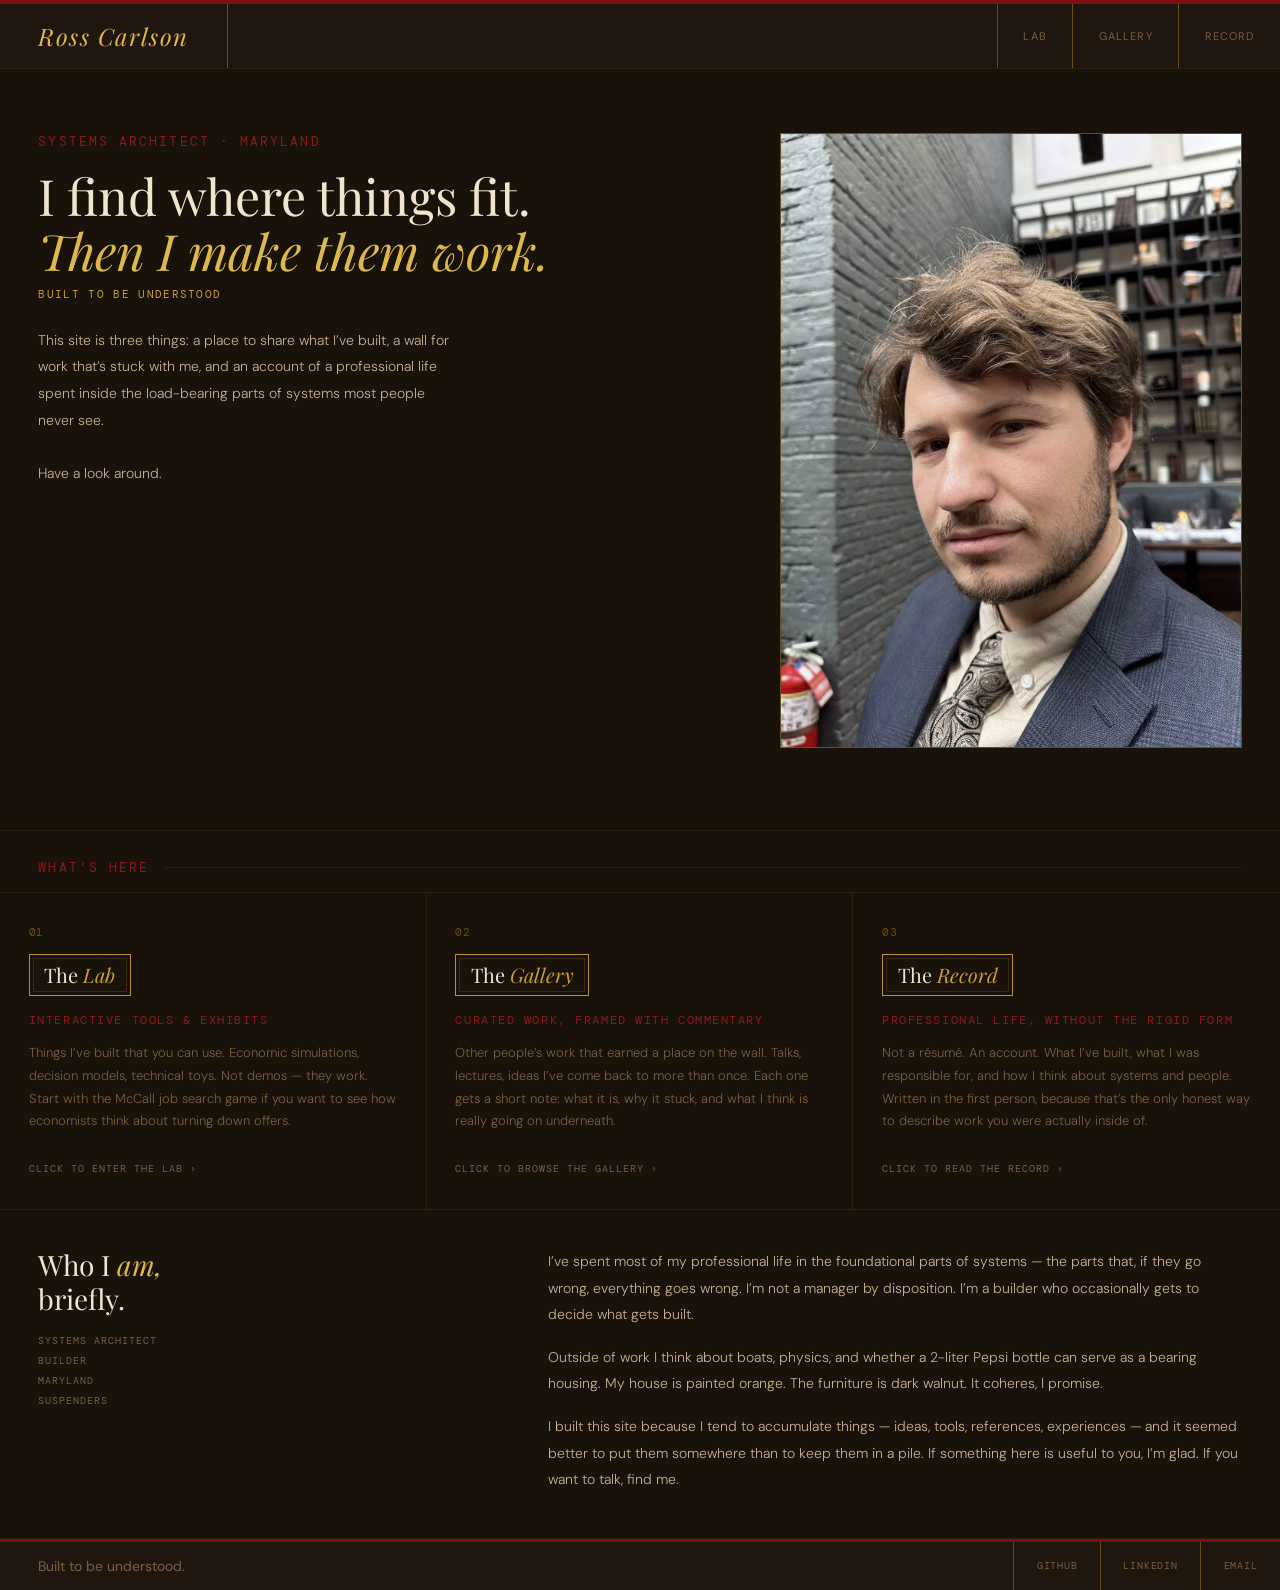
==== commit 19256fe1: "add business email and removed rss" ====
--- a/index.html
+++ b/index.html
@@ -112,7 +112,8 @@
     <ul class="footer-links">
       <li><a href="https://github.com/FunRoss7/">GitHub</a></li>
       <li><a href="https://www.linkedin.com/in/ross-carlson-bsaae/">LinkedIn</a></li>
-      <li><a href="#">RSS</a></li>
+      <li><a href="mailto:ross.business.carlson@gmail.com">Email</a></li>
+
     </ul>
   </footer>
 </div>
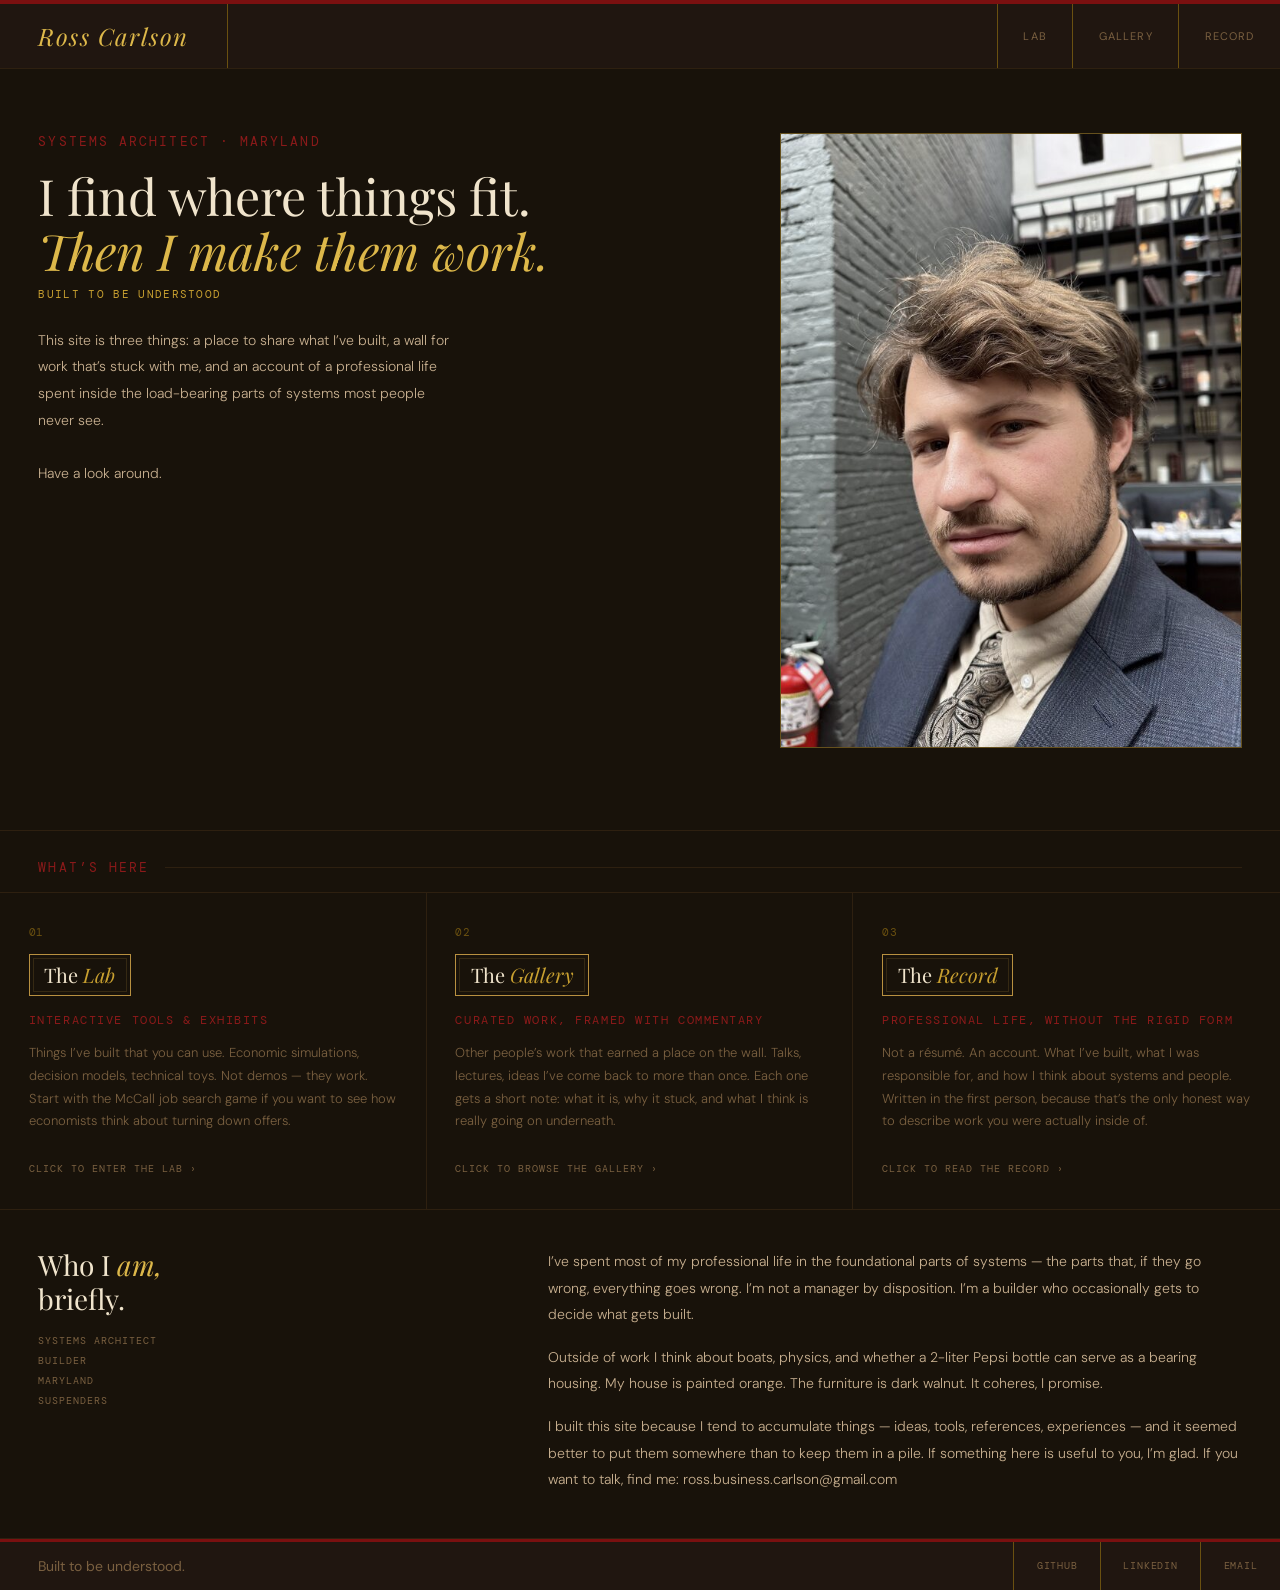
==== commit 8906d757: "updated contact stuff and record with resume details" ====
--- a/index.html
+++ b/index.html
@@ -103,7 +103,7 @@
     <div class="who-right">
       <p>I’ve spent most of my professional life in the foundational parts of systems — the parts that, if they go wrong, everything goes wrong. I’m not a manager by disposition. I’m a builder who occasionally gets to decide what gets built.</p>
       <p>Outside of work I think about boats, physics, and whether a 2-liter Pepsi bottle can serve as a bearing housing. My house is painted orange. The furniture is dark walnut. It coheres, I promise.</p>
-      <p>I built this site because I tend to accumulate things — ideas, tools, references, experiences — and it seemed better to put them somewhere than to keep them in a pile. If something here is useful to you, I’m glad. If you want to talk, find me.</p>
+      <p>I built this site because I tend to accumulate things — ideas, tools, references, experiences — and it seemed better to put them somewhere than to keep them in a pile. If something here is useful to you, I’m glad. If you want to talk, find me: ross.business.carlson@gmail.com</p>
     </div>
   </div>
 
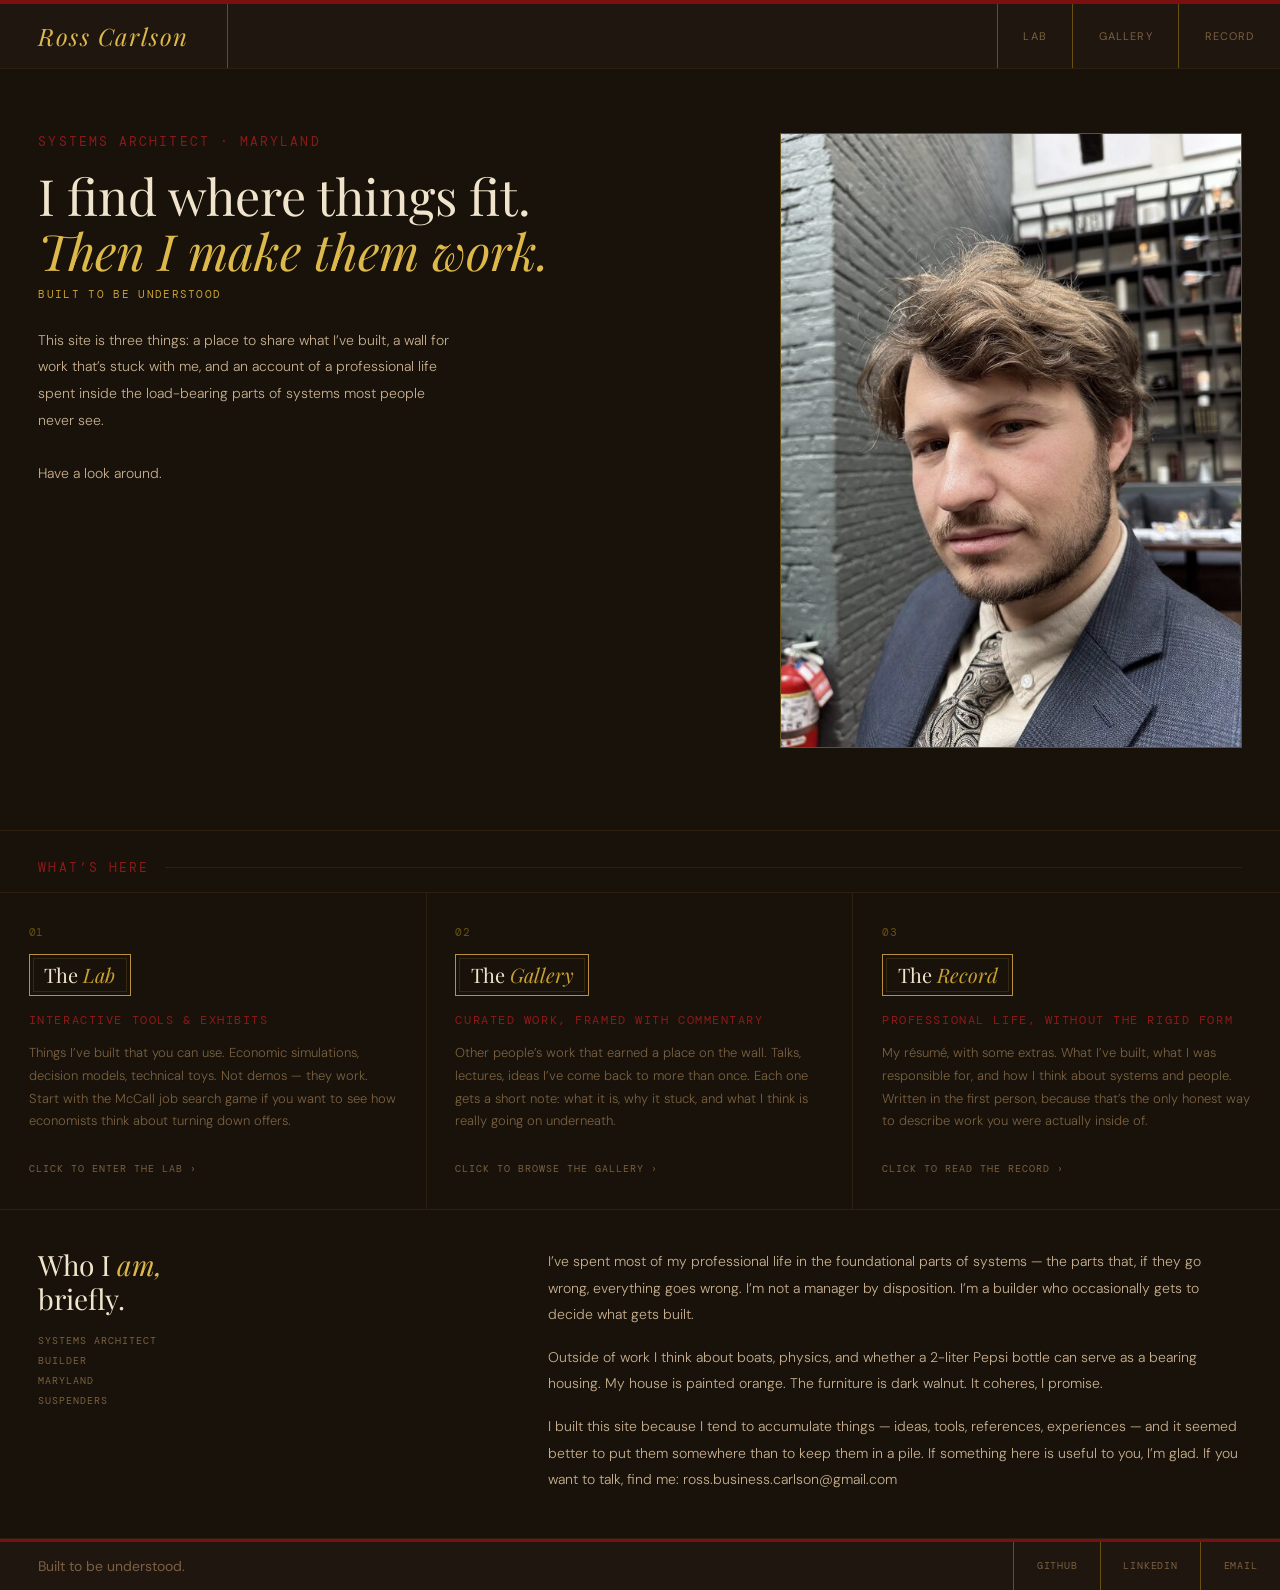
==== commit 4165d3fa: "more resume fixes" ====
--- a/index.html
+++ b/index.html
@@ -82,7 +82,7 @@
         </div>
         <div class="sc-subtitle">Professional life, without the rigid form</div>
         <div class="sc-desc">
-          Not a résumé. An account. What I’ve built, what I was responsible for, and how I think about systems and people. Written in the first person, because that’s the only honest way to describe work you were actually inside of.
+          My résumé, with some extras. What I’ve built, what I was responsible for, and how I think about systems and people. Written in the first person, because that’s the only honest way to describe work you were actually inside of.
         </div>
         <span class="sc-link">Click to read the record ›</span>
       </div>
